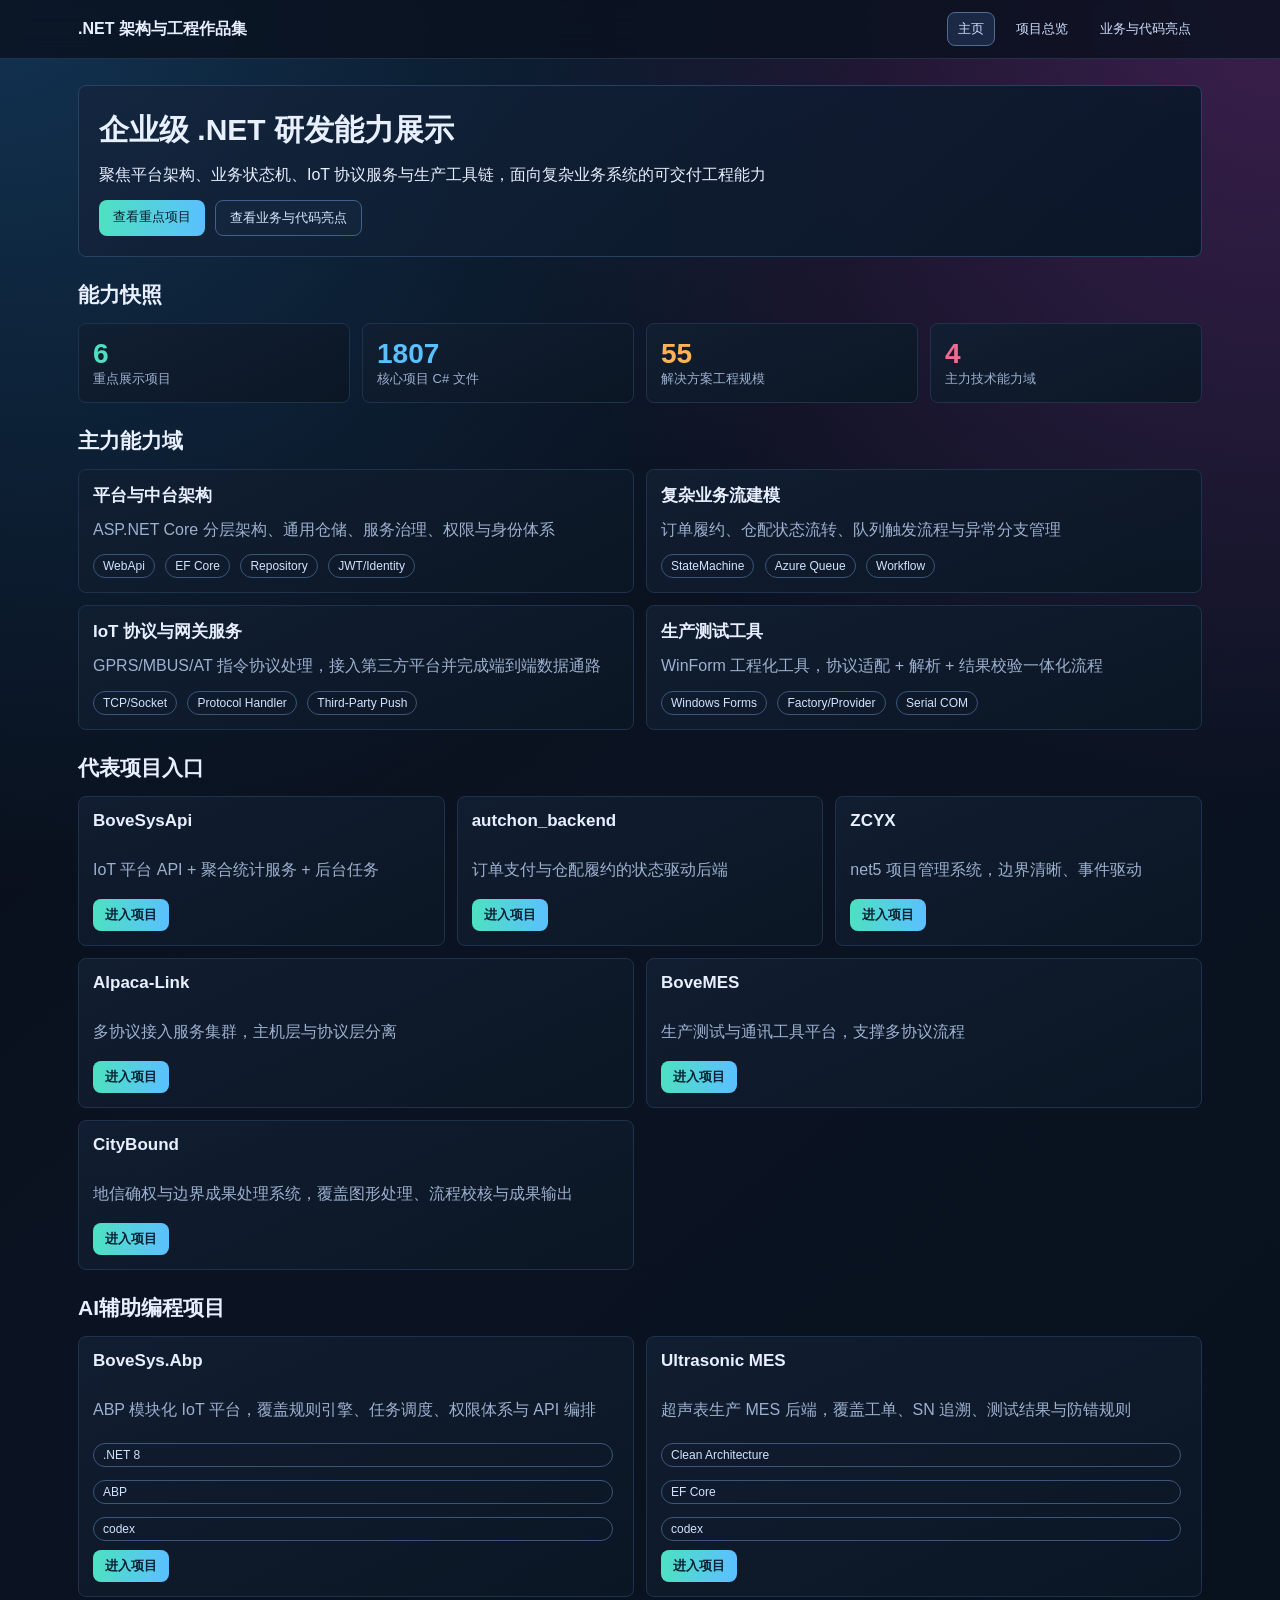
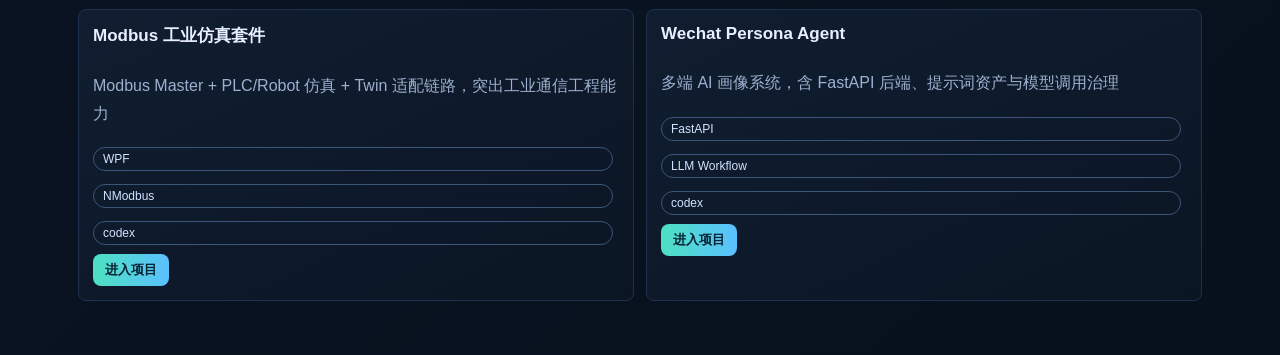
==== index.html @ 6ffdf135 "feat: publish portfolio site with GitHub Pages workflow" ====
﻿<!doctype html>
<html lang="zh-CN">
<head>
  <meta charset="utf-8">
  <meta name="viewport" content="width=device-width, initial-scale=1">
  <title>.NET 项目作品集</title>
  <link rel="stylesheet" href="./styles.css">
</head>
<body>
  <header class="topbar">
    <div class="topbar-inner">
      <div class="title">.NET 架构与工程作品集</div>
      <nav class="nav">
        <a class="active" href="./index.html">主页</a>
        <a href="./projects.html">项目总览</a>
        <a href="./architecture.html">业务与代码亮点</a>
      </nav>
    </div>
  </header>

  <main class="container">
    <section class="hero">
      <h1>企业级 .NET 研发能力展示</h1>
      <p>聚焦平台架构、业务状态机、IoT 协议服务与生产工具链，面向复杂业务系统的可交付工程能力</p>
      <div class="cta-row">
        <a class="cta primary" href="./projects.html">查看重点项目</a>
        <a class="cta secondary" href="./architecture.html">查看业务与代码亮点</a>
      </div>
    </section>

    <section>
      <h2>能力快照</h2>
      <div class="grid">
        <article class="card span-3">
          <div class="kpi a">6</div>
          <div class="label">重点展示项目</div>
        </article>
        <article class="card span-3">
          <div class="kpi b">1807</div>
          <div class="label">核心项目 C# 文件</div>
        </article>
        <article class="card span-3">
          <div class="kpi c">55</div>
          <div class="label">解决方案工程规模</div>
        </article>
        <article class="card span-3">
          <div class="kpi d">4</div>
          <div class="label">主力技术能力域</div>
        </article>
      </div>
    </section>

    <section>
      <h2>主力能力域</h2>
      <div class="grid">
        <article class="card span-6">
          <h3>平台与中台架构</h3>
          <p class="muted">ASP.NET Core 分层架构、通用仓储、服务治理、权限与身份体系</p>
          <span class="pill">WebApi</span>
          <span class="pill">EF Core</span>
          <span class="pill">Repository</span>
          <span class="pill">JWT/Identity</span>
        </article>
        <article class="card span-6">
          <h3>复杂业务流建模</h3>
          <p class="muted">订单履约、仓配状态流转、队列触发流程与异常分支管理</p>
          <span class="pill">StateMachine</span>
          <span class="pill">Azure Queue</span>
          <span class="pill">Workflow</span>
        </article>
        <article class="card span-6">
          <h3>IoT 协议与网关服务</h3>
          <p class="muted">GPRS/MBUS/AT 指令协议处理，接入第三方平台并完成端到端数据通路</p>
          <span class="pill">TCP/Socket</span>
          <span class="pill">Protocol Handler</span>
          <span class="pill">Third-Party Push</span>
        </article>
        <article class="card span-6">
          <h3>生产测试工具</h3>
          <p class="muted">WinForm 工程化工具，协议适配 + 解析 + 结果校验一体化流程</p>
          <span class="pill">Windows Forms</span>
          <span class="pill">Factory/Provider</span>
          <span class="pill">Serial COM</span>
        </article>
      </div>
    </section>

    <section>
      <h2>代表项目入口</h2>
      <div class="grid">
        <article class="card span-4 project-card">
          <h3>BoveSysApi</h3>
          <p class="muted">IoT 平台 API + 聚合统计服务 + 后台任务</p>
          <a href="./project-bovesysapi.html">进入项目</a>
        </article>
        <article class="card span-4 project-card">
          <h3>autchon_backend</h3>
          <p class="muted">订单支付与仓配履约的状态驱动后端</p>
          <a href="./project-autchon.html">进入项目</a>
        </article>
        <article class="card span-4 project-card">
          <h3>ZCYX</h3>
          <p class="muted">net5 项目管理系统，边界清晰、事件驱动</p>
          <a href="./project-zcyx.html">进入项目</a>
        </article>
        <article class="card span-6 project-card">
          <h3>Alpaca-Link</h3>
          <p class="muted">多协议接入服务集群，主机层与协议层分离</p>
          <a href="./project-alpaca.html">进入项目</a>
        </article>
        <article class="card span-6 project-card">
          <h3>BoveMES</h3>
          <p class="muted">生产测试与通讯工具平台，支撑多协议流程</p>
          <a href="./project-bovemes.html">进入项目</a>
        </article>
        <article class="card span-6 project-card">
          <h3>CityBound</h3>
          <p class="muted">地信确权与边界成果处理系统，覆盖图形处理、流程校核与成果输出</p>
          <a href="./project-citybound.html">进入项目</a>
        </article>
      </div>
    </section>

    <section>
      <h2>AI辅助编程项目</h2>
      <div class="grid">
        <article class="card span-6 project-card">
          <h3>BoveSys.Abp</h3>
          <p class="muted">ABP 模块化 IoT 平台，覆盖规则引擎、任务调度、权限体系与 API 编排</p>
          <span class="pill">.NET 8</span><span class="pill">ABP</span><span class="pill">codex</span>
          <a href="./project-boveiot-abp.html">进入项目</a>
        </article>
        <article class="card span-6 project-card">
          <h3>Ultrasonic MES</h3>
          <p class="muted">超声表生产 MES 后端，覆盖工单、SN 追溯、测试结果与防错规则</p>
          <span class="pill">Clean Architecture</span><span class="pill">EF Core</span><span class="pill">codex</span>
          <a href="./project-ultrasonic-mes.html">进入项目</a>
        </article>
        <article class="card span-6 project-card">
          <h3>Modbus 工业仿真套件</h3>
          <p class="muted">Modbus Master + PLC/Robot 仿真 + Twin 适配链路，突出工业通信工程能力</p>
          <span class="pill">WPF</span><span class="pill">NModbus</span><span class="pill">codex</span>
          <a href="./project-modbus-suite.html">进入项目</a>
        </article>
        <article class="card span-6 project-card">
          <h3>Wechat Persona Agent</h3>
          <p class="muted">多端 AI 画像系统，含 FastAPI 后端、提示词资产与模型调用治理</p>
          <span class="pill">FastAPI</span><span class="pill">LLM Workflow</span><span class="pill">codex</span>
          <a href="./project-wechat-persona-ai.html">进入项目</a>
        </article>
      </div>
    </section>

  </main>
</body>
</html>
---- styles.css ----
* {
  box-sizing: border-box;
}

:root {
  --bg: #060b14;
  --bg-soft: #0b1422;
  --panel: #101d30;
  --line: #1f324d;
  --text: #e8efff;
  --text-soft: #9db0cf;
  --brand-a: #4de1c1;
  --brand-b: #5bc0ff;
  --brand-c: #ffb356;
  --brand-d: #ee6d8f;
}

body {
  margin: 0;
  font-family: "Segoe UI", "PingFang SC", "Microsoft YaHei", sans-serif;
  color: var(--text);
  background:
    radial-gradient(circle at 0% 0%, #123352 0, transparent 38%),
    radial-gradient(circle at 100% 0%, #3b1f4d 0, transparent 34%),
    linear-gradient(140deg, #050a12 0%, #0b1322 44%, #07111d 100%);
}

.topbar {
  position: sticky;
  top: 0;
  z-index: 20;
  backdrop-filter: blur(12px);
  background: rgba(10, 18, 31, 0.82);
  border-bottom: 1px solid rgba(93, 123, 167, 0.28);
}

.topbar-inner {
  max-width: 1160px;
  margin: 0 auto;
  padding: 12px 18px;
  display: flex;
  justify-content: space-between;
  align-items: center;
  gap: 14px;
}

.title {
  font-size: 16px;
  font-weight: 700;
  letter-spacing: 0;
}

.nav {
  display: flex;
  gap: 10px;
  flex-wrap: wrap;
}

.nav a {
  text-decoration: none;
  color: #cfe0ff;
  border: 1px solid transparent;
  border-radius: 8px;
  padding: 7px 10px;
  font-size: 13px;
}

.nav a:hover,
.nav a.active {
  border-color: #4f6c95;
  background: rgba(53, 87, 133, 0.34);
}

.container {
  max-width: 1160px;
  margin: 0 auto;
  padding: 26px 18px 54px;
}

.hero {
  border: 1px solid #284163;
  border-radius: 8px;
  padding: 20px;
  background: linear-gradient(140deg, rgba(20, 37, 61, 0.82), rgba(8, 21, 38, 0.9));
}

.hero-tools {
  margin-top: 12px;
  display: flex;
  gap: 8px;
  flex-wrap: wrap;
}

h1 {
  margin: 4px 0 10px;
  font-size: 30px;
}

h2 {
  margin: 24px 0 12px;
  font-size: 21px;
}

h3 {
  margin: 0 0 9px;
  font-size: 17px;
}

p {
  margin: 7px 0;
  line-height: 1.7;
}

.muted {
  color: var(--text-soft);
}

.grid {
  margin-top: 14px;
  display: grid;
  grid-template-columns: repeat(12, 1fr);
  gap: 12px;
}

.span-3 {
  grid-column: span 3;
}

.span-4 {
  grid-column: span 4;
}

.span-6 {
  grid-column: span 6;
}

.span-12 {
  grid-column: span 12;
}

.card {
  border: 1px solid var(--line);
  border-radius: 8px;
  padding: 14px;
  background: linear-gradient(155deg, rgba(17, 31, 50, 0.92), rgba(11, 22, 36, 0.95));
}

.kpi {
  font-size: 28px;
  font-weight: 700;
}

.kpi.a {
  color: var(--brand-a);
}

.kpi.b {
  color: var(--brand-b);
}

.kpi.c {
  color: var(--brand-c);
}

.kpi.d {
  color: var(--brand-d);
}

.label {
  font-size: 13px;
  color: var(--text-soft);
}

.pill {
  display: inline-block;
  border-radius: 999px;
  border: 1px solid #3c557a;
  padding: 4px 9px;
  margin: 4px 6px 0 0;
  font-size: 12px;
  color: #d2e3ff;
}

.project-card {
  display: flex;
  flex-direction: column;
  gap: 9px;
}

.project-card a {
  width: fit-content;
  color: #072233;
  background: linear-gradient(90deg, var(--brand-a), var(--brand-b));
  text-decoration: none;
  border-radius: 8px;
  padding: 7px 12px;
  font-size: 13px;
  font-weight: 600;
}

.table-wrap {
  overflow-x: auto;
}

table {
  width: 100%;
  border-collapse: collapse;
}

th,
td {
  padding: 10px 8px;
  border-bottom: 1px solid #223751;
  font-size: 14px;
  text-align: left;
  vertical-align: top;
}

th {
  color: #9ec0ea;
  font-weight: 600;
}

.topology {
  margin-top: 10px;
  border: 1px solid #30486b;
  border-radius: 8px;
  padding: 14px;
  background: linear-gradient(130deg, rgba(10, 22, 38, 0.92), rgba(12, 28, 48, 0.92));
}

.arch-wrap {
  margin-top: 12px;
  border: 1px solid rgba(96, 176, 231, 0.72);
  border-radius: 8px;
  background:
    radial-gradient(circle at 8% 4%, rgba(58, 150, 255, 0.22), transparent 36%),
    radial-gradient(circle at 92% 86%, rgba(255, 112, 167, 0.12), transparent 38%),
    linear-gradient(140deg, rgba(7, 20, 35, 0.9), rgba(6, 16, 30, 0.96));
  box-shadow:
    0 0 0 1px rgba(101, 171, 224, 0.2),
    0 0 24px rgba(43, 140, 208, 0.24),
    inset 0 0 24px rgba(25, 100, 155, 0.16);
  overflow: hidden;
}

.arch-svg {
  width: 100%;
  height: auto;
  display: block;
}

.arch-panel {
  fill: rgba(16, 36, 59, 0.42);
  stroke: rgba(78, 186, 255, 0.62);
  stroke-width: 1.2;
}

.arch-node {
  stroke-width: 1.2;
  filter: drop-shadow(0 0 8px rgba(77, 183, 255, 0.35));
}

.arch-node-core {
  fill: rgba(21, 66, 92, 0.7);
  stroke: #76ddff;
}

.arch-node-biz {
  fill: rgba(87, 62, 30, 0.68);
  stroke: #ffc47a;
}

.arch-node-io {
  fill: rgba(65, 35, 74, 0.7);
  stroke: #f2a3d4;
}

.arch-node-infra {
  fill: rgba(24, 48, 74, 0.68);
  stroke: #87b8ff;
}

.arch-title {
  fill: #d8f3ff;
  font-size: 15px;
  font-weight: 700;
  letter-spacing: 0;
  text-shadow: 0 0 8px rgba(110, 215, 255, 0.6);
}

.arch-text {
  fill: #a9ddff;
  font-size: 12px;
  font-weight: 600;
}

.arch-line {
  stroke: #6ad0ff;
  stroke-width: 1.35;
  fill: none;
  marker-end: url(#archArrow);
  opacity: 0.95;
}

.arch-flow {
  stroke: #69ffd9;
  stroke-width: 1.15;
  fill: none;
  stroke-dasharray: 8 6;
  animation: stream 11s linear infinite;
  marker-end: url(#archArrow2);
}

.arch-corner {
  stroke: rgba(110, 218, 255, 0.8);
  stroke-width: 2;
  fill: none;
}

.flow {
  display: grid;
  grid-template-columns: 1fr;
  gap: 10px;
}

.node {
  border: 1px solid #34567f;
  border-radius: 8px;
  padding: 10px 12px;
  background: rgba(16, 33, 55, 0.85);
}

.node.core {
  border-color: #4de1c1;
  box-shadow: inset 0 0 0 1px rgba(77, 225, 193, 0.25);
}

.node.io {
  border-color: #5bc0ff;
  box-shadow: inset 0 0 0 1px rgba(91, 192, 255, 0.2);
}

.node.biz {
  border-color: #ffb356;
  box-shadow: inset 0 0 0 1px rgba(255, 179, 86, 0.2);
}

.arrow {
  text-align: center;
  color: #7db4ff;
  font-size: 15px;
}

.node-grid {
  display: grid;
  grid-template-columns: repeat(2, minmax(0, 1fr));
  gap: 10px;
}

.cta-row {
  display: flex;
  gap: 10px;
  flex-wrap: wrap;
  margin-top: 12px;
}

.cta {
  text-decoration: none;
  border-radius: 8px;
  padding: 8px 14px;
  font-size: 13px;
}

.cta.primary {
  color: #071d2b;
  background: linear-gradient(90deg, var(--brand-a), var(--brand-b));
}

.cta.secondary {
  color: #d4e8ff;
  border: 1px solid #3f618b;
  background: rgba(21, 40, 64, 0.65);
}

.footer {
  margin-top: 20px;
  color: var(--text-soft);
  font-size: 13px;
}

.project-showcase {
  margin-top: 14px;
}

.meta-list {
  margin: 0;
  padding-left: 18px;
}

.meta-list li {
  margin: 6px 0;
  color: #d7e8ff;
}

.jump-link {
  margin-top: 10px;
}

.jump-link a {
  text-decoration: none;
  color: #061e2f;
  background: linear-gradient(90deg, #66ffd6, #79c6ff);
  border-radius: 8px;
  padding: 7px 11px;
  font-size: 13px;
  font-weight: 700;
}

.code-block {
  margin-top: 12px;
  border: 1px solid #35557d;
  border-radius: 8px;
  background: rgba(7, 16, 29, 0.9);
  overflow: hidden;
  --code-scale: 1;
}

.code-head {
  padding: 8px 10px;
  border-bottom: 1px solid #2e4d71;
  font-size: 12px;
  color: #9ed3ff;
  background: rgba(15, 33, 52, 0.9);
  display: flex;
  justify-content: space-between;
  align-items: center;
  gap: 10px;
}

.code-block pre {
  margin: 0;
  padding: 12px;
  overflow-x: auto;
  line-height: 1.55;
  font-size: calc(12px * var(--code-scale));
  color: #d7ecff;
}

.code-body {
  display: block;
}

.code-block.is-collapsed .code-body {
  display: none;
}

.code-tools {
  display: flex;
  align-items: center;
  gap: 6px;
}

.code-btn {
  border: 1px solid #4a6b93;
  background: #152a45;
  color: #d6ebff;
  font-size: 11px;
  border-radius: 6px;
  padding: 3px 8px;
  cursor: pointer;
}

.code-btn:hover {
  background: #1d3a5f;
}

.code-scale {
  min-width: 50px;
  text-align: center;
  font-size: 11px;
  color: #a9d8ff;
}

@media (max-width: 980px) {
  .span-3,
  .span-4,
  .span-6 {
    grid-column: span 12;
  }

  .node-grid {
    grid-template-columns: 1fr;
  }
}
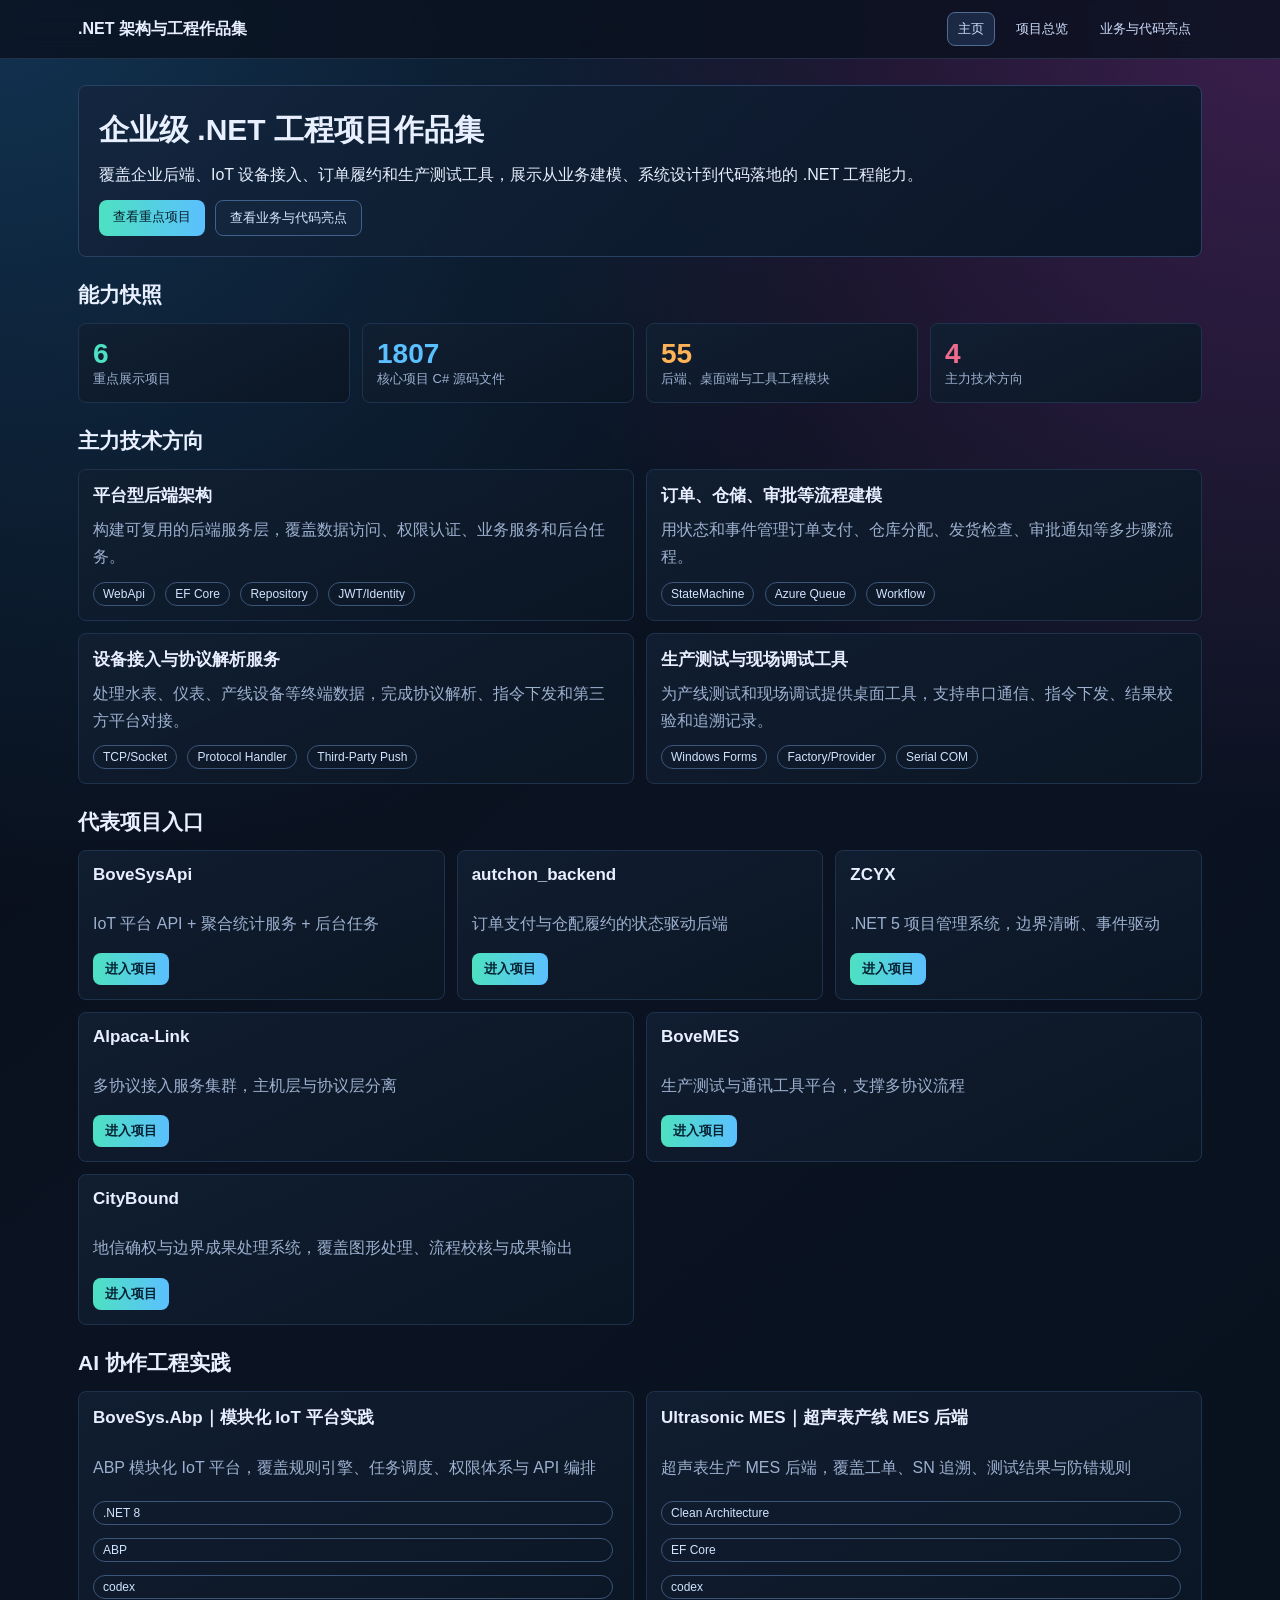
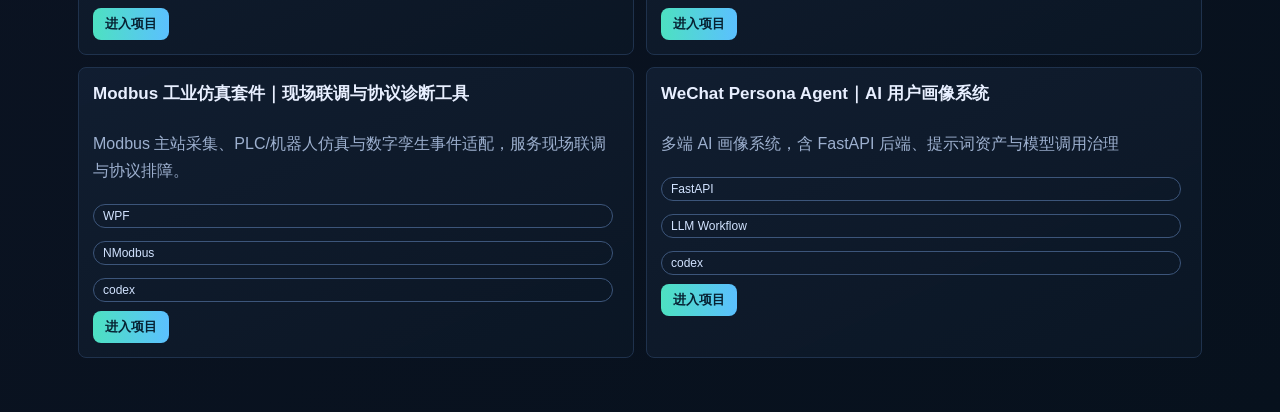
==== commit b7ef6fdf: "Refine portfolio copywriting and unify project detail structure" ====
--- a/index.html
+++ b/index.html
@@ -20,8 +20,8 @@
 
   <main class="container">
     <section class="hero">
-      <h1>企业级 .NET 研发能力展示</h1>
-      <p>聚焦平台架构、业务状态机、IoT 协议服务与生产工具链，面向复杂业务系统的可交付工程能力</p>
+      <h1>企业级 .NET 工程项目作品集</h1>
+      <p>覆盖企业后端、IoT 设备接入、订单履约和生产测试工具，展示从业务建模、系统设计到代码落地的 .NET 工程能力。</p>
       <div class="cta-row">
         <a class="cta primary" href="./projects.html">查看重点项目</a>
         <a class="cta secondary" href="./architecture.html">查看业务与代码亮点</a>
@@ -37,47 +37,47 @@
         </article>
         <article class="card span-3">
           <div class="kpi b">1807</div>
-          <div class="label">核心项目 C# 文件</div>
+          <div class="label">核心项目 C# 源码文件</div>
         </article>
         <article class="card span-3">
           <div class="kpi c">55</div>
-          <div class="label">解决方案工程规模</div>
+          <div class="label">后端、桌面端与工具工程模块</div>
         </article>
         <article class="card span-3">
           <div class="kpi d">4</div>
-          <div class="label">主力技术能力域</div>
+          <div class="label">主力技术方向</div>
         </article>
       </div>
     </section>
 
     <section>
-      <h2>主力能力域</h2>
+      <h2>主力技术方向</h2>
       <div class="grid">
         <article class="card span-6">
-          <h3>平台与中台架构</h3>
-          <p class="muted">ASP.NET Core 分层架构、通用仓储、服务治理、权限与身份体系</p>
+          <h3>平台型后端架构</h3>
+          <p class="muted">构建可复用的后端服务层，覆盖数据访问、权限认证、业务服务和后台任务。</p>
           <span class="pill">WebApi</span>
           <span class="pill">EF Core</span>
           <span class="pill">Repository</span>
           <span class="pill">JWT/Identity</span>
         </article>
         <article class="card span-6">
-          <h3>复杂业务流建模</h3>
-          <p class="muted">订单履约、仓配状态流转、队列触发流程与异常分支管理</p>
+          <h3>订单、仓储、审批等流程建模</h3>
+          <p class="muted">用状态和事件管理订单支付、仓库分配、发货检查、审批通知等多步骤流程。</p>
           <span class="pill">StateMachine</span>
           <span class="pill">Azure Queue</span>
           <span class="pill">Workflow</span>
         </article>
         <article class="card span-6">
-          <h3>IoT 协议与网关服务</h3>
-          <p class="muted">GPRS/MBUS/AT 指令协议处理，接入第三方平台并完成端到端数据通路</p>
+          <h3>设备接入与协议解析服务</h3>
+          <p class="muted">处理水表、仪表、产线设备等终端数据，完成协议解析、指令下发和第三方平台对接。</p>
           <span class="pill">TCP/Socket</span>
           <span class="pill">Protocol Handler</span>
           <span class="pill">Third-Party Push</span>
         </article>
         <article class="card span-6">
-          <h3>生产测试工具</h3>
-          <p class="muted">WinForm 工程化工具，协议适配 + 解析 + 结果校验一体化流程</p>
+          <h3>生产测试与现场调试工具</h3>
+          <p class="muted">为产线测试和现场调试提供桌面工具，支持串口通信、指令下发、结果校验和追溯记录。</p>
           <span class="pill">Windows Forms</span>
           <span class="pill">Factory/Provider</span>
           <span class="pill">Serial COM</span>
@@ -100,7 +100,7 @@
         </article>
         <article class="card span-4 project-card">
           <h3>ZCYX</h3>
-          <p class="muted">net5 项目管理系统，边界清晰、事件驱动</p>
+          <p class="muted">.NET 5 项目管理系统，边界清晰、事件驱动</p>
           <a href="./project-zcyx.html">进入项目</a>
         </article>
         <article class="card span-6 project-card">
@@ -122,28 +122,28 @@
     </section>
 
     <section>
-      <h2>AI辅助编程项目</h2>
+      <h2>AI 协作工程实践</h2>
       <div class="grid">
         <article class="card span-6 project-card">
-          <h3>BoveSys.Abp</h3>
+          <h3>BoveSys.Abp｜模块化 IoT 平台实践</h3>
           <p class="muted">ABP 模块化 IoT 平台，覆盖规则引擎、任务调度、权限体系与 API 编排</p>
           <span class="pill">.NET 8</span><span class="pill">ABP</span><span class="pill">codex</span>
           <a href="./project-boveiot-abp.html">进入项目</a>
         </article>
         <article class="card span-6 project-card">
-          <h3>Ultrasonic MES</h3>
+          <h3>Ultrasonic MES｜超声表产线 MES 后端</h3>
           <p class="muted">超声表生产 MES 后端，覆盖工单、SN 追溯、测试结果与防错规则</p>
           <span class="pill">Clean Architecture</span><span class="pill">EF Core</span><span class="pill">codex</span>
           <a href="./project-ultrasonic-mes.html">进入项目</a>
         </article>
         <article class="card span-6 project-card">
-          <h3>Modbus 工业仿真套件</h3>
-          <p class="muted">Modbus Master + PLC/Robot 仿真 + Twin 适配链路，突出工业通信工程能力</p>
+          <h3>Modbus 工业仿真套件｜现场联调与协议诊断工具</h3>
+          <p class="muted">Modbus 主站采集、PLC/机器人仿真与数字孪生事件适配，服务现场联调与协议排障。</p>
           <span class="pill">WPF</span><span class="pill">NModbus</span><span class="pill">codex</span>
           <a href="./project-modbus-suite.html">进入项目</a>
         </article>
         <article class="card span-6 project-card">
-          <h3>Wechat Persona Agent</h3>
+          <h3>WeChat Persona Agent｜AI 用户画像系统</h3>
           <p class="muted">多端 AI 画像系统，含 FastAPI 后端、提示词资产与模型调用治理</p>
           <span class="pill">FastAPI</span><span class="pill">LLM Workflow</span><span class="pill">codex</span>
           <a href="./project-wechat-persona-ai.html">进入项目</a>
@@ -163,3 +163,4 @@
 
 
 
+
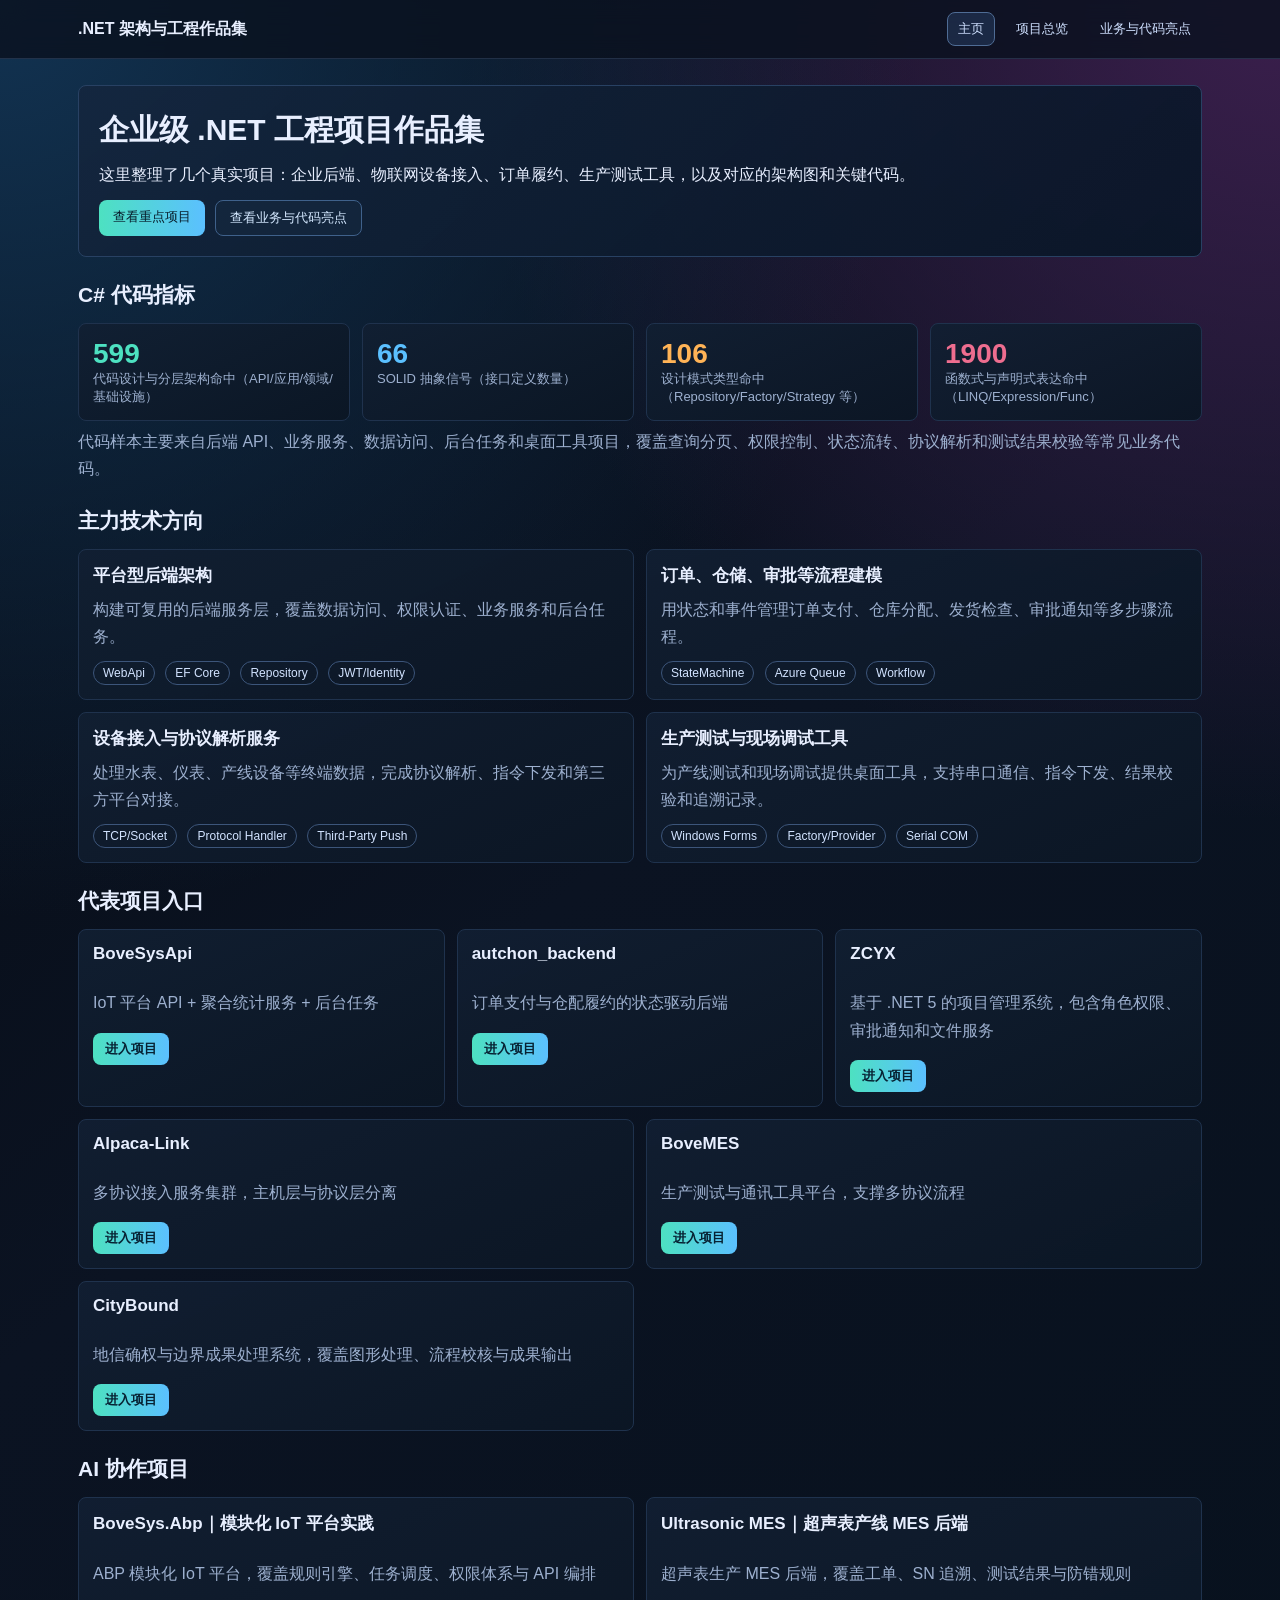
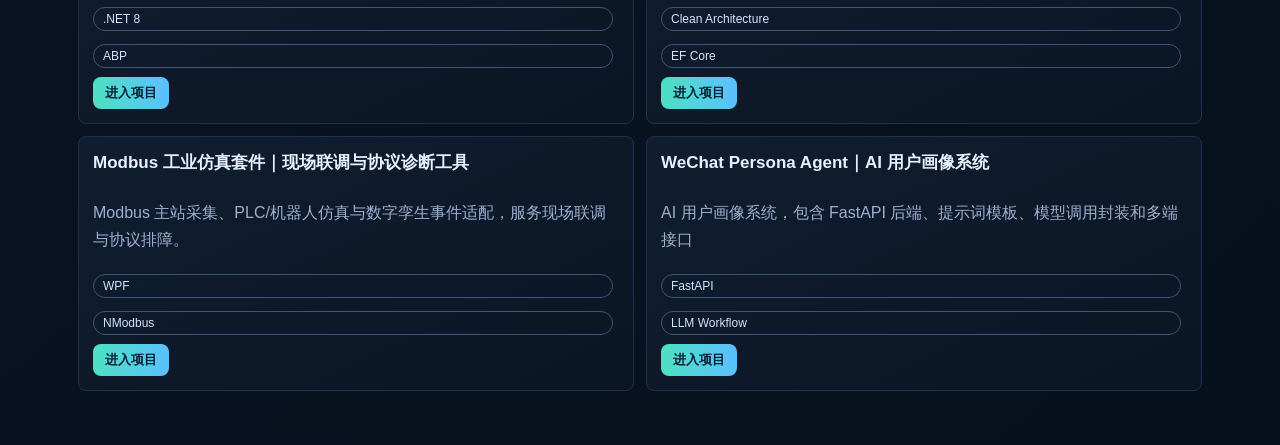
==== commit 121dcf94: "Reduce AI-like copy across portfolio pages" ====
--- a/index.html
+++ b/index.html
@@ -21,7 +21,7 @@
   <main class="container">
     <section class="hero">
       <h1>企业级 .NET 工程项目作品集</h1>
-      <p>覆盖企业后端、IoT 设备接入、订单履约和生产测试工具，展示从业务建模、系统设计到代码落地的 .NET 工程能力。</p>
+      <p>这里整理了几个真实项目：企业后端、物联网设备接入、订单履约、生产测试工具，以及对应的架构图和关键代码。</p>
       <div class="cta-row">
         <a class="cta primary" href="./projects.html">查看重点项目</a>
         <a class="cta secondary" href="./architecture.html">查看业务与代码亮点</a>
@@ -29,25 +29,26 @@
     </section>
 
     <section>
-      <h2>能力快照</h2>
+      <h2>C# 代码指标</h2>
       <div class="grid">
         <article class="card span-3">
-          <div class="kpi a">6</div>
-          <div class="label">重点展示项目</div>
+          <div class="kpi a">599</div>
+          <div class="label">代码设计与分层架构命中（API/应用/领域/基础设施）</div>
         </article>
         <article class="card span-3">
-          <div class="kpi b">1807</div>
-          <div class="label">核心项目 C# 源码文件</div>
+          <div class="kpi b">66</div>
+          <div class="label">SOLID 抽象信号（接口定义数量）</div>
         </article>
         <article class="card span-3">
-          <div class="kpi c">55</div>
-          <div class="label">后端、桌面端与工具工程模块</div>
+          <div class="kpi c">106</div>
+          <div class="label">设计模式类型命中（Repository/Factory/Strategy 等）</div>
         </article>
         <article class="card span-3">
-          <div class="kpi d">4</div>
-          <div class="label">主力技术方向</div>
+          <div class="kpi d">1900</div>
+          <div class="label">函数式与声明式表达命中（LINQ/Expression/Func）</div>
         </article>
       </div>
+      <p class="muted">代码样本主要来自后端 API、业务服务、数据访问、后台任务和桌面工具项目，覆盖查询分页、权限控制、状态流转、协议解析和测试结果校验等常见业务代码。</p>
     </section>
 
     <section>
@@ -100,7 +101,7 @@
         </article>
         <article class="card span-4 project-card">
           <h3>ZCYX</h3>
-          <p class="muted">.NET 5 项目管理系统，边界清晰、事件驱动</p>
+          <p class="muted">基于 .NET 5 的项目管理系统，包含角色权限、审批通知和文件服务</p>
           <a href="./project-zcyx.html">进入项目</a>
         </article>
         <article class="card span-6 project-card">
@@ -122,30 +123,30 @@
     </section>
 
     <section>
-      <h2>AI 协作工程实践</h2>
+      <h2>AI 协作项目</h2>
       <div class="grid">
         <article class="card span-6 project-card">
           <h3>BoveSys.Abp｜模块化 IoT 平台实践</h3>
           <p class="muted">ABP 模块化 IoT 平台，覆盖规则引擎、任务调度、权限体系与 API 编排</p>
-          <span class="pill">.NET 8</span><span class="pill">ABP</span><span class="pill">codex</span>
+          <span class="pill">.NET 8</span><span class="pill">ABP</span>
           <a href="./project-boveiot-abp.html">进入项目</a>
         </article>
         <article class="card span-6 project-card">
           <h3>Ultrasonic MES｜超声表产线 MES 后端</h3>
           <p class="muted">超声表生产 MES 后端，覆盖工单、SN 追溯、测试结果与防错规则</p>
-          <span class="pill">Clean Architecture</span><span class="pill">EF Core</span><span class="pill">codex</span>
+          <span class="pill">Clean Architecture</span><span class="pill">EF Core</span>
           <a href="./project-ultrasonic-mes.html">进入项目</a>
         </article>
         <article class="card span-6 project-card">
           <h3>Modbus 工业仿真套件｜现场联调与协议诊断工具</h3>
           <p class="muted">Modbus 主站采集、PLC/机器人仿真与数字孪生事件适配，服务现场联调与协议排障。</p>
-          <span class="pill">WPF</span><span class="pill">NModbus</span><span class="pill">codex</span>
+          <span class="pill">WPF</span><span class="pill">NModbus</span>
           <a href="./project-modbus-suite.html">进入项目</a>
         </article>
         <article class="card span-6 project-card">
           <h3>WeChat Persona Agent｜AI 用户画像系统</h3>
-          <p class="muted">多端 AI 画像系统，含 FastAPI 后端、提示词资产与模型调用治理</p>
-          <span class="pill">FastAPI</span><span class="pill">LLM Workflow</span><span class="pill">codex</span>
+          <p class="muted">AI 用户画像系统，包含 FastAPI 后端、提示词模板、模型调用封装和多端接口</p>
+          <span class="pill">FastAPI</span><span class="pill">LLM Workflow</span>
           <a href="./project-wechat-persona-ai.html">进入项目</a>
         </article>
       </div>
